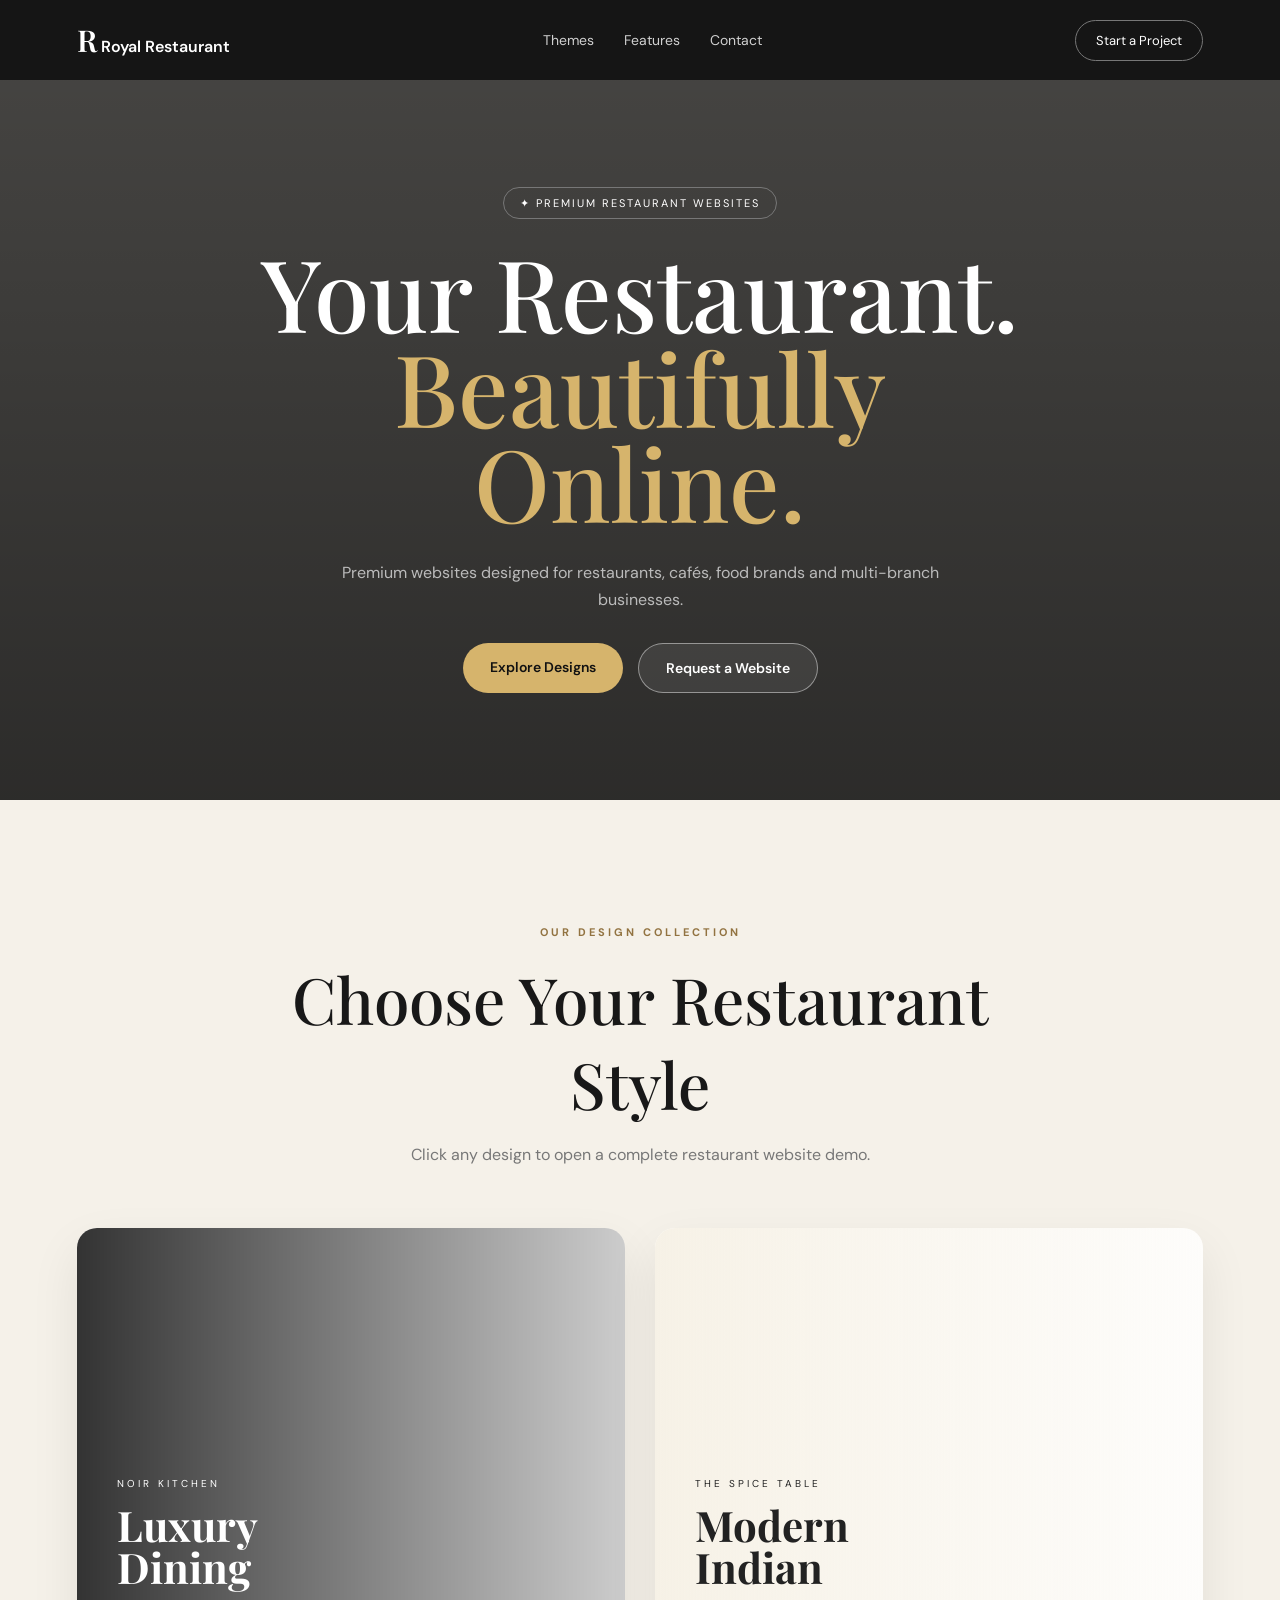
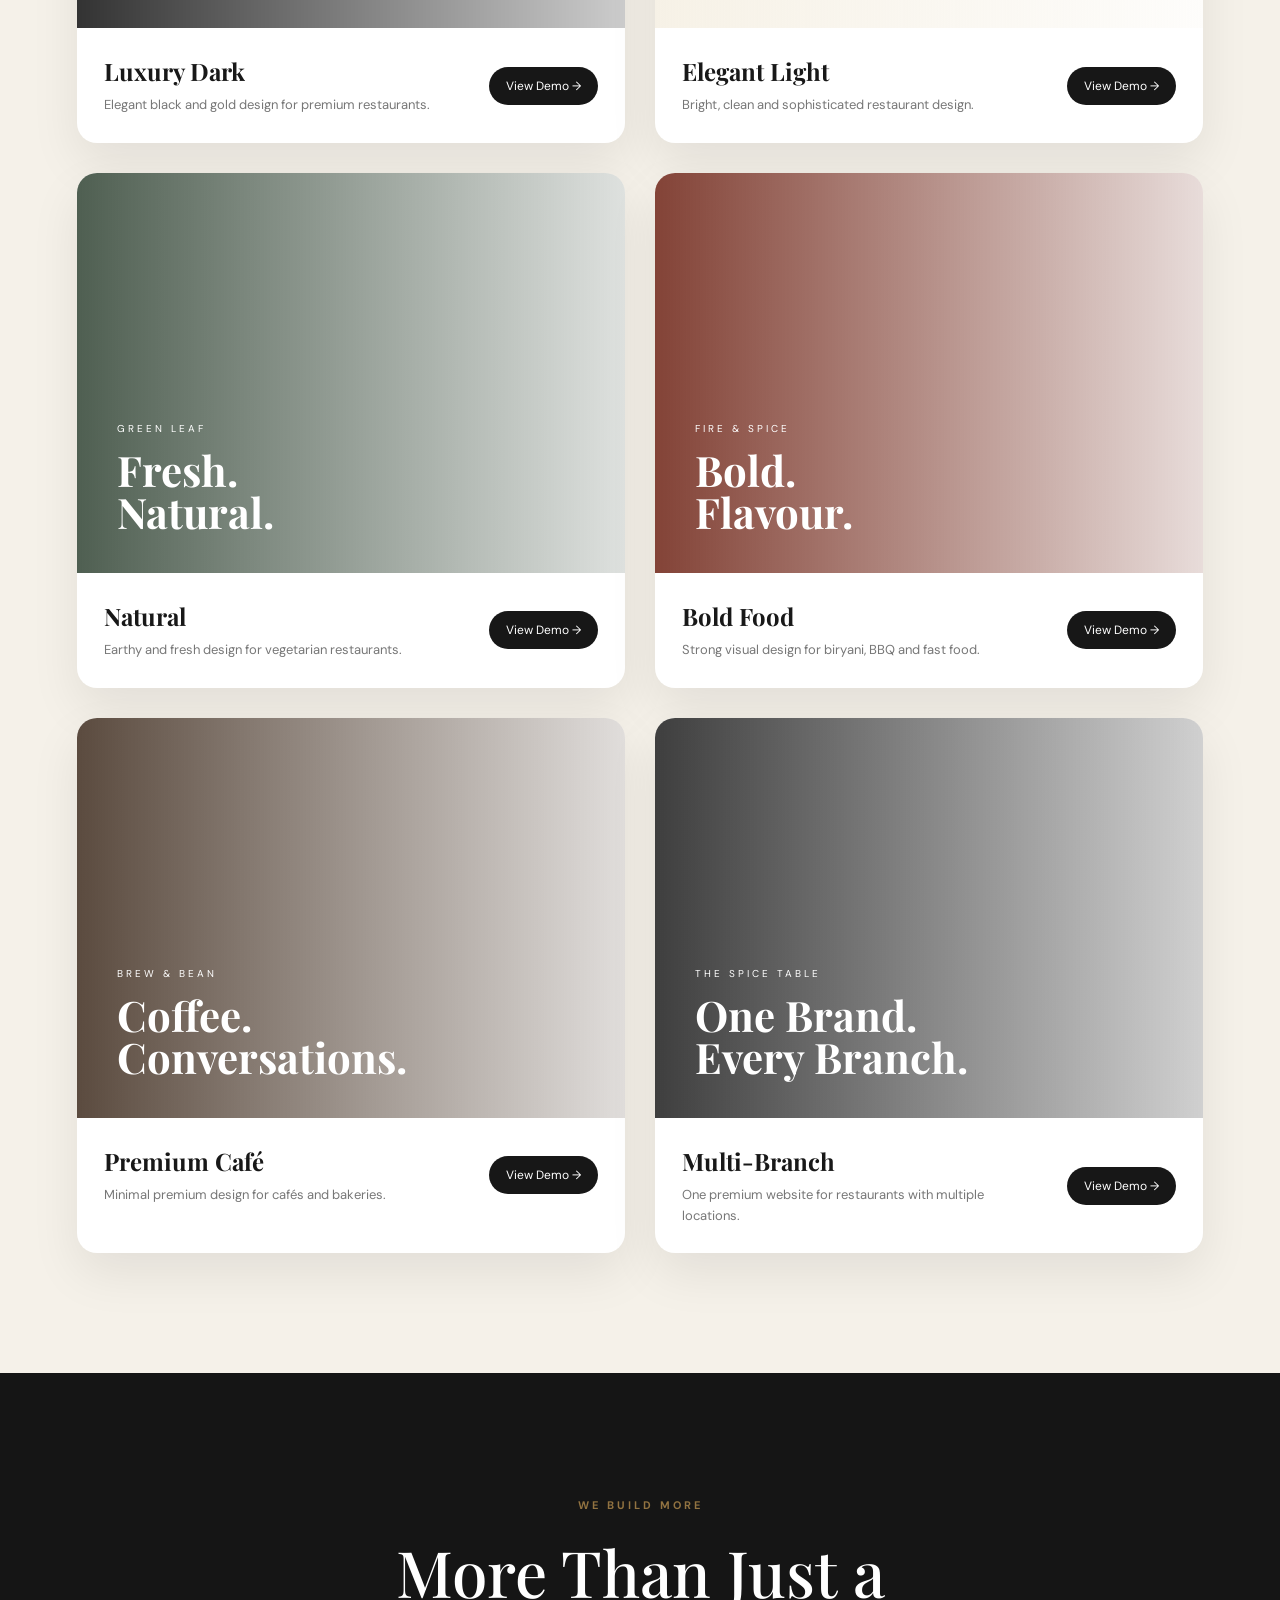
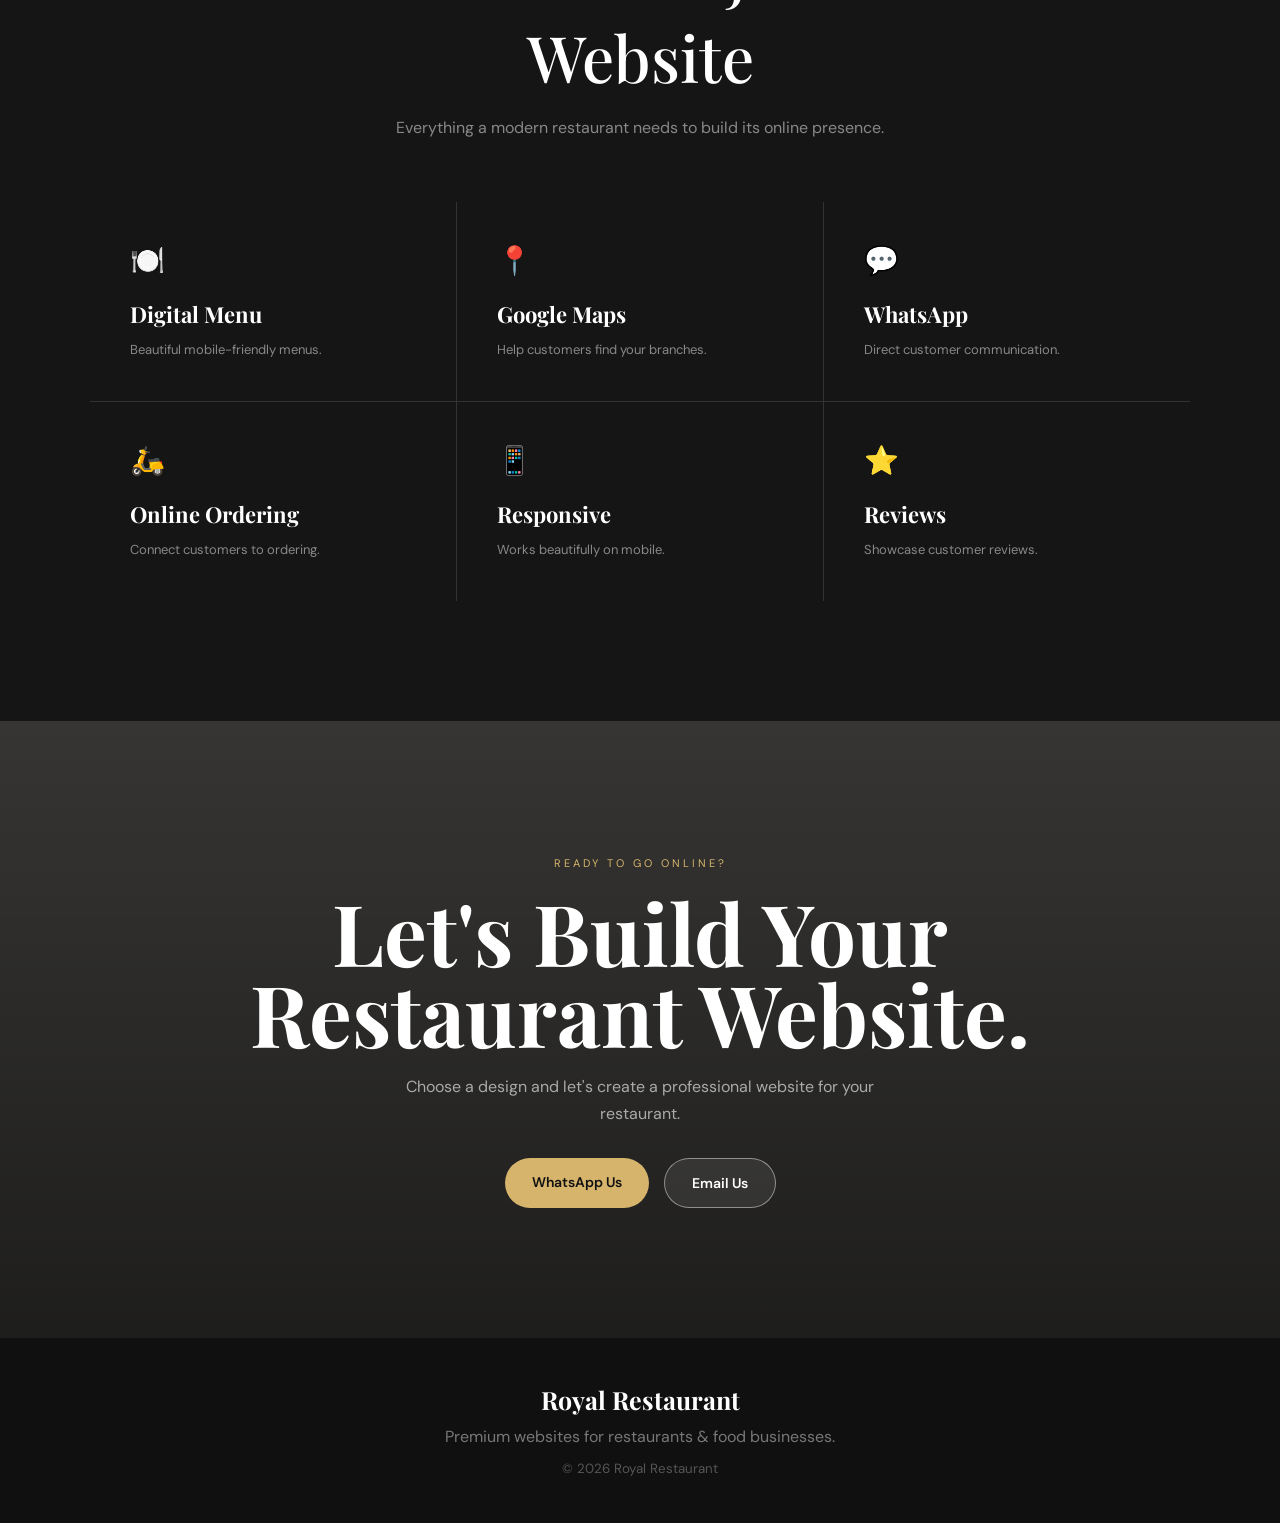
==== index.html @ 91b03177 "Add files via upload" ====
<!DOCTYPE html>
<html lang="en">

<head>

    <meta charset="UTF-8">

    <meta name="viewport" content="width=device-width, initial-scale=1.0">

    <title>
        Royal Restaurant| Premium Restaurant Websites
    </title>


    <!-- Google Fonts -->

    <link rel="preconnect" href="https://fonts.googleapis.com">

    <link rel="preconnect" href="https://fonts.gstatic.com" crossorigin>

    <link
        href="https://fonts.googleapis.com/css2?family=DM+Sans:wght@400;500;600;700&family=Playfair+Display:wght@500;600;700&display=swap"
        rel="stylesheet">


    <!-- Main CSS -->

    <link rel="stylesheet" href="style.css">

</head>


<body>


    <!-- =========================
         NAVIGATION
    ========================== -->

    <header class="navbar">

        <a href="index.html" class="logo">

            <span>R</span>
            Royal Restaurant
        </a>

        <nav>

            <a href="#themes">
                Themes
            </a>

            <a href="#features">
                Features
            </a>

            <a href="#contact">
                Contact
            </a>

        </nav>


        <a href="#contact" class="nav-button">

            Start a Project

        </a>

    </header>



    <!-- =========================
         HERO
    ========================== -->

    <section class="hero">

        <div class="hero-content">


            <div class="badge">

                ✦ PREMIUM RESTAURANT WEBSITES

            </div>


            <h1>

                Your Restaurant.
                <br>

                <span>
                    Beautifully Online.
                </span>

            </h1>


            <p>

                Premium websites designed for restaurants,
                cafés, food brands and multi-branch businesses.

            </p>


            <div class="hero-buttons">


                <a href="#themes" class="button primary">

                    Explore Designs

                </a>


                <a href="#contact" class="button secondary">

                    Request a Website

                </a>


            </div>

        </div>

    </section>



    <!-- =========================
         DESIGN COLLECTION
    ========================== -->

    <section id="themes" class="section">


        <div class="section-heading">


            <span>
                OUR DESIGN COLLECTION
            </span>


            <h2>

                Choose Your Restaurant Style

            </h2>


            <p>

                Click any design to open a complete
                restaurant website demo.

            </p>


        </div>



        <div class="theme-grid">


            <!-- =====================
                 LUXURY DARK
            ====================== -->

            <article class="theme-card">


                <div class="theme-preview luxury-preview">


                    <div>

                        <small>
                            NOIR KITCHEN
                        </small>


                        <h3>

                            Luxury
                            <br>
                            Dining

                        </h3>

                    </div>


                </div>



                <div class="theme-info">


                    <div>

                        <h3>
                            Luxury Dark
                        </h3>


                        <p>

                            Elegant black and gold design
                            for premium restaurants.

                        </p>

                    </div>


                    <a href="luxury-dark.html" class="demo-button">

                        View Demo →

                    </a>


                </div>


            </article>



            <!-- =====================
                 ELEGANT LIGHT
            ====================== -->

            <article class="theme-card">


                <div class="theme-preview light-preview">


                    <div>

                        <small>
                            THE SPICE TABLE
                        </small>


                        <h3>

                            Modern
                            <br>
                            Indian

                        </h3>

                    </div>


                </div>



                <div class="theme-info">


                    <div>

                        <h3>
                            Elegant Light
                        </h3>


                        <p>

                            Bright, clean and sophisticated
                            restaurant design.

                        </p>

                    </div>


                    <a href="elegant-light.html" class="demo-button">

                        View Demo →

                    </a>


                </div>


            </article>



            <!-- =====================
                 NATURAL
            ====================== -->

            <article class="theme-card">


                <div class="theme-preview natural-preview">


                    <div>

                        <small>
                            GREEN LEAF
                        </small>


                        <h3>

                            Fresh.
                            <br>
                            Natural.

                        </h3>

                    </div>


                </div>



                <div class="theme-info">


                    <div>

                        <h3>
                            Natural
                        </h3>


                        <p>

                            Earthy and fresh design for
                            vegetarian restaurants.

                        </p>

                    </div>


                    <a href="natural.html" class="demo-button">

                        View Demo →

                    </a>


                </div>


            </article>



            <!-- =====================
                 BOLD FOOD
            ====================== -->

            <article class="theme-card">


                <div class="theme-preview bold-preview">


                    <div>

                        <small>
                            FIRE & SPICE
                        </small>


                        <h3>

                            Bold.
                            <br>
                            Flavour.

                        </h3>

                    </div>


                </div>



                <div class="theme-info">


                    <div>

                        <h3>
                            Bold Food
                        </h3>


                        <p>

                            Strong visual design for
                            biryani, BBQ and fast food.

                        </p>

                    </div>


                    <a href="bold-food.html" class="demo-button">

                        View Demo →

                    </a>


                </div>


            </article>



            <!-- =====================
                 PREMIUM CAFE
            ====================== -->

            <article class="theme-card">


                <div class="theme-preview cafe-preview">


                    <div>

                        <small>
                            BREW & BEAN
                        </small>


                        <h3>

                            Coffee.
                            <br>
                            Conversations.

                        </h3>

                    </div>


                </div>



                <div class="theme-info">


                    <div>

                        <h3>
                            Premium Café
                        </h3>


                        <p>

                            Minimal premium design for
                            cafés and bakeries.

                        </p>

                    </div>


                    <a href="premium-cafe.html" class="demo-button">

                        View Demo →

                    </a>


                </div>


            </article>



            <!-- =====================
                 MULTI-BRANCH
            ====================== -->

            <article class="theme-card">


                <div class="theme-preview multi-preview">


                    <div>

                        <small>
                            THE SPICE TABLE
                        </small>


                        <h3>

                            One Brand.
                            <br>
                            Every Branch.

                        </h3>

                    </div>


                </div>



                <div class="theme-info">


                    <div>

                        <h3>
                            Multi-Branch
                        </h3>


                        <p>

                            One premium website for restaurants
                            with multiple locations.

                        </p>

                    </div>
                    <a href="multi-branch/index.html" class="demo-button">
                        View Demo →
                    </a>
                </div>
            </article>
        </div>
    </section>

    <!-- =========================
         FEATURES
    ========================== -->

    <section id="features" class="features-section">


        <div class="section-heading light-heading">


            <span>
                WE BUILD MORE
            </span>


            <h2>

                More Than Just a Website

            </h2>


            <p>

                Everything a modern restaurant needs
                to build its online presence.

            </p>


        </div>



        <div class="features-grid">


            <div class="feature">

                <div class="feature-icon">
                    🍽️
                </div>

                <h3>
                    Digital Menu
                </h3>

                <p>
                    Beautiful mobile-friendly menus.
                </p>

            </div>



            <div class="feature">

                <div class="feature-icon">
                    📍
                </div>

                <h3>
                    Google Maps
                </h3>

                <p>
                    Help customers find your branches.
                </p>

            </div>



            <div class="feature">

                <div class="feature-icon">
                    💬
                </div>

                <h3>
                    WhatsApp
                </h3>

                <p>
                    Direct customer communication.
                </p>

            </div>



            <div class="feature">

                <div class="feature-icon">
                    🛵
                </div>

                <h3>
                    Online Ordering
                </h3>

                <p>
                    Connect customers to ordering.
                </p>

            </div>



            <div class="feature">

                <div class="feature-icon">
                    📱
                </div>

                <h3>
                    Responsive
                </h3>

                <p>
                    Works beautifully on mobile.
                </p>

            </div>



            <div class="feature">

                <div class="feature-icon">
                    ⭐
                </div>

                <h3>
                    Reviews
                </h3>

                <p>
                    Showcase customer reviews.
                </p>

            </div>


        </div>

    </section>




    <!-- =========================
         CONTACT / CTA
    ========================== -->

    <section id="contact" class="cta-section">


        <span>

            READY TO GO ONLINE?

        </span>


        <h2>

            Let's Build Your
            <br>

            Restaurant Website.

        </h2>


        <p>

            Choose a design and let's create a
            professional website for your restaurant.

        </p>



        <div class="hero-buttons">


            <a href="https://wa.me/918778960660?text=Hi%2C%20I%20am%20interested%20in%20a%20restaurant%20website."
                target="_blank" rel="noopener noreferrer" class="button primary">

                WhatsApp Us

            </a>


            <a href="mailto:splohith07@gmail.com" class="button secondary">

                Email Us

            </a>


        </div>


    </section>



    <!-- =========================
         FOOTER
    ========================== -->

    <footer>


        <h3>

            Royal Restaurant

        </h3>


        <p>

            Premium websites for restaurants
            & food businesses.

        </p>


        <small>

            © 2026 Royal Restaurant

        </small>


    </footer>



    <!-- JavaScript -->

    <script src="script.js"></script>


</body>

</html>
---- style.css ----
* {
    margin: 0;
    padding: 0;
    box-sizing: border-box;
}

html {
    scroll-behavior: smooth;
}

body {
    font-family: "DM Sans", sans-serif;
    background: #f5f1e9;
    color: #181818;
}

a {
    text-decoration: none;
    color: inherit;
}


/* =========================================
   NAVBAR
========================================= */

.navbar {
    height: 80px;
    padding: 0 6%;

    display: flex;
    align-items: center;
    justify-content: space-between;

    background: #151515;
    color: white;

    position: sticky;
    top: 0;
    z-index: 1000;
}

.logo {
    font-weight: 600;
}

.logo span {
    font-family: "Playfair Display";
    font-size: 30px;
}

nav {
    display: flex;
    gap: 30px;
}

nav a {
    font-size: 14px;
    opacity: .8;
}

nav a:hover {
    opacity: 1;
}

.nav-button {
    padding: 11px 20px;

    border: 1px solid #777;
    border-radius: 30px;

    font-size: 13px;
}

.nav-button:hover {
    border-color: white;
}


/* =========================================
   HERO
========================================= */

.hero {
    min-height: 720px;

    display: flex;
    align-items: center;
    justify-content: center;

    text-align: center;

    color: white;

    background:
        linear-gradient(rgba(0, 0, 0, .72),
            rgba(0, 0, 0, .82)),
        url("https://images.unsplash.com/photo-1515003197210-e0cd71810b5f?auto=format&fit=crop&w=2000&q=85") center / cover;
}

.hero-content {
    max-width: 850px;
    padding: 80px 25px;
}

.badge {
    display: inline-block;

    border: 1px solid #777;
    border-radius: 30px;

    padding: 8px 16px;

    font-size: 11px;
    letter-spacing: 2px;
}

.hero h1 {
    font-family: "Playfair Display";

    font-size: clamp(55px, 8vw, 100px);

    line-height: .95;
    font-weight: 500;

    margin-top: 25px;
}

.hero h1 span {
    color: #d6b46c;
}

.hero p {
    max-width: 600px;

    margin: 30px auto;

    color: #bbb;

    line-height: 1.7;
}

.hero-buttons {
    display: flex;

    justify-content: center;

    gap: 15px;

    flex-wrap: wrap;
}

.button {
    display: inline-block;

    padding: 15px 27px;

    border-radius: 40px;

    font-size: 14px;
    font-weight: 600;

    transition: .3s;
}

.button:hover {
    transform: translateY(-3px);
}

.primary {
    background: #d6b46c;
    color: #111;
}

.secondary {
    border: 1.5px solid rgba(255, 255, 255, 0.45);
    background: rgba(255, 255, 255, 0.08);
    color: #ffffff;
}

.secondary:hover {
    background: rgba(255, 255, 255, 0.2);
    border-color: #ffffff;
    color: #ffffff;
}


/* =========================================
   GENERAL SECTION
========================================= */

.section {
    padding: 120px 6%;
}

.section-heading {
    max-width: 700px;

    margin: 0 auto 60px;

    text-align: center;
}

.section-heading>span,
.eyebrow {
    font-size: 11px;

    letter-spacing: 3px;

    color: #927341;

    font-weight: 700;
}

.section-heading h2 {
    font-family: "Playfair Display";

    font-size: clamp(40px, 5vw, 65px);

    font-weight: 500;

    margin: 15px 0;
}

.section-heading p {
    color: #777;

    line-height: 1.7;
}


/* =========================================
   THEME GRID
========================================= */

.theme-grid {
    max-width: 1250px;

    margin: auto;

    display: grid;

    grid-template-columns: repeat(2, 1fr);

    gap: 30px;
}

.theme-card {
    background: white;

    border-radius: 20px;

    overflow: hidden;

    box-shadow:
        0 20px 50px rgba(0, 0, 0, .08);

    transition: .4s;
}

.theme-card:hover {
    transform: translateY(-8px);

    box-shadow:
        0 30px 65px rgba(0, 0, 0, .13);
}


/* =========================================
   THEME PREVIEW
========================================= */

.theme-preview {
    height: 400px;

    position: relative;

    display: flex;

    align-items: flex-end;

    padding: 40px;

    color: white;

    background-size: cover;
    background-position: center;

    overflow: hidden;
}

.theme-preview small {
    letter-spacing: 3px;

    font-size: 10px;
}

.theme-preview h3 {
    font-family: "Playfair Display";

    font-size: 42px;

    line-height: 1;

    margin-top: 12px;
}


/* =========================================
   LUXURY PREVIEW
========================================= */

.luxury-preview {
    background:
        linear-gradient(90deg,
            rgba(0, 0, 0, .8),
            rgba(0, 0, 0, .2)),
        url("https://images.unsplash.com/photo-1517248135467-4c7edcad34c4?auto=format&fit=crop&w=1200&q=85") center / cover;
}


/* =========================================
   LIGHT PREVIEW
========================================= */

.light-preview {
    color: #222;

    background:
        linear-gradient(90deg,
            rgba(245, 239, 226, .85),
            rgba(245, 239, 226, .15)),
        url("https://images.unsplash.com/photo-1515003197210-e0cd71810b5f?auto=format&fit=crop&w=1200&q=85") center / cover;
}


/* =========================================
   NATURAL PREVIEW
========================================= */

.natural-preview {
    background:
        linear-gradient(90deg,
            rgba(35, 55, 38, .8),
            rgba(35, 55, 38, .15)),
        url("https://images.unsplash.com/photo-1547592180-85f173990554?auto=format&fit=crop&w=1200&q=85") center / cover;
}


/* =========================================
   BOLD FOOD PREVIEW
========================================= */

.bold-preview {
    background:
        linear-gradient(90deg,
            rgba(100, 20, 5, .8),
            rgba(100, 20, 5, .15)),
        url("https://images.unsplash.com/photo-1544025162-d76694265947?auto=format&fit=crop&w=1200&q=85") center / cover;
}


/* =========================================
   PREMIUM CAFE PREVIEW
========================================= */

.cafe-preview {
    background:
        linear-gradient(90deg,
            rgba(50, 30, 15, .8),
            rgba(50, 30, 15, .15)),
        url("https://images.unsplash.com/photo-1495474472287-4d71bcdd2085?auto=format&fit=crop&w=1200&q=85") center / cover;
}


/* =========================================
   ⭐ MULTI-BRANCH PREVIEW
========================================= */

.multi-preview {
    background:
        linear-gradient(90deg,
            rgba(20, 20, 20, .82),
            rgba(20, 20, 20, .20)),
        url("https://images.unsplash.com/photo-1414235077428-338989a2e8c0?auto=format&fit=crop&w=1200&q=85") center / cover;

    color: white;
}


/* =========================================
   THEME INFORMATION
========================================= */

.theme-info {
    padding: 27px;

    display: flex;

    align-items: center;

    justify-content: space-between;

    gap: 20px;
}

.theme-info h3 {
    font-family: "Playfair Display";

    font-size: 24px;
}

.theme-info p {
    max-width: 330px;

    color: #777;

    font-size: 13px;

    line-height: 1.6;

    margin-top: 8px;
}

.demo-button {
    flex-shrink: 0;

    padding: 11px 17px;

    background: #171717;

    color: white;

    border-radius: 30px;

    font-size: 12px;

    transition: .3s;
}

.demo-button:hover {
    background: #927341;

    transform: translateY(-2px);
}


/* =========================================
   FEATURES
========================================= */

.features-section {
    padding: 120px 6%;

    background: #151515;

    color: white;
}

.light-heading h2 {
    color: white;
}

.light-heading p {
    color: #888;
}

.features-grid {
    max-width: 1100px;

    margin: auto;

    display: grid;

    grid-template-columns: repeat(3, 1fr);

    gap: 1px;

    background: #333;
}

.feature {
    padding: 40px;

    background: #151515;
}

.feature-icon {
    font-size: 28px;

    margin-bottom: 20px;
}

.feature h3 {
    font-family: "Playfair Display";

    font-size: 22px;

    margin-bottom: 10px;
}

.feature p {
    color: #888;

    font-size: 13px;

    line-height: 1.7;
}




/* =========================================
   CALL TO ACTION
========================================= */

.cta-section {
    padding: 130px 6%;

    text-align: center;

    color: white;

    background:
        linear-gradient(rgba(0, 0, 0, .78),
            rgba(0, 0, 0, .88)),
        url("https://images.unsplash.com/photo-1414235077428-338989a2e8c0?auto=format&fit=crop&w=2000&q=85") center / cover;
}

.cta-section>span {
    color: #d6b46c;

    font-size: 11px;

    letter-spacing: 3px;
}

.cta-section h2 {
    font-family: "Playfair Display";

    font-size: clamp(50px, 7vw, 85px);

    line-height: .95;

    margin: 20px 0;
}

.cta-section p {
    max-width: 550px;

    margin: 0 auto 30px;

    color: #aaa;

    line-height: 1.7;
}


/* =========================================
   FOOTER
========================================= */

footer {
    padding: 45px 6%;

    background: #101010;

    text-align: center;

    color: white;
}

footer h3 {
    font-family: "Playfair Display";

    font-size: 25px;
}

footer p {
    color: #777;

    margin: 10px 0;
}

footer small {
    color: #555;
}


/* =========================================
   TABLET
========================================= */

@media (max-width: 900px) {

    nav {
        display: none;
    }

    .theme-grid {
        grid-template-columns: 1fr;
    }

    .features-grid {
        grid-template-columns: 1fr 1fr;
    }


}


/* =========================================
   MOBILE
========================================= */

@media (max-width: 600px) {

    .navbar {
        padding: 0 5%;
    }

    .nav-button {
        display: none;
    }

    .hero {
        min-height: 650px;
    }

    .section,
    .features-section {
        padding: 80px 5%;
    }

    .theme-preview {
        height: 330px;

        padding: 25px;
    }

    .theme-preview h3 {
        font-size: 34px;
    }

    .theme-info {
        align-items: flex-start;

        flex-direction: column;
    }

    .demo-button {
        width: 100%;

        text-align: center;
    }

    .features-grid {
        grid-template-columns: 1fr;
    }

    .branch-list {
        grid-template-columns: 1fr;
    }

    .branch-box {
        padding: 30px 20px;
    }

    .branch-box h3 {
        font-size: 34px;
    }

    .cta-section {
        padding: 90px 5%;
    }

}
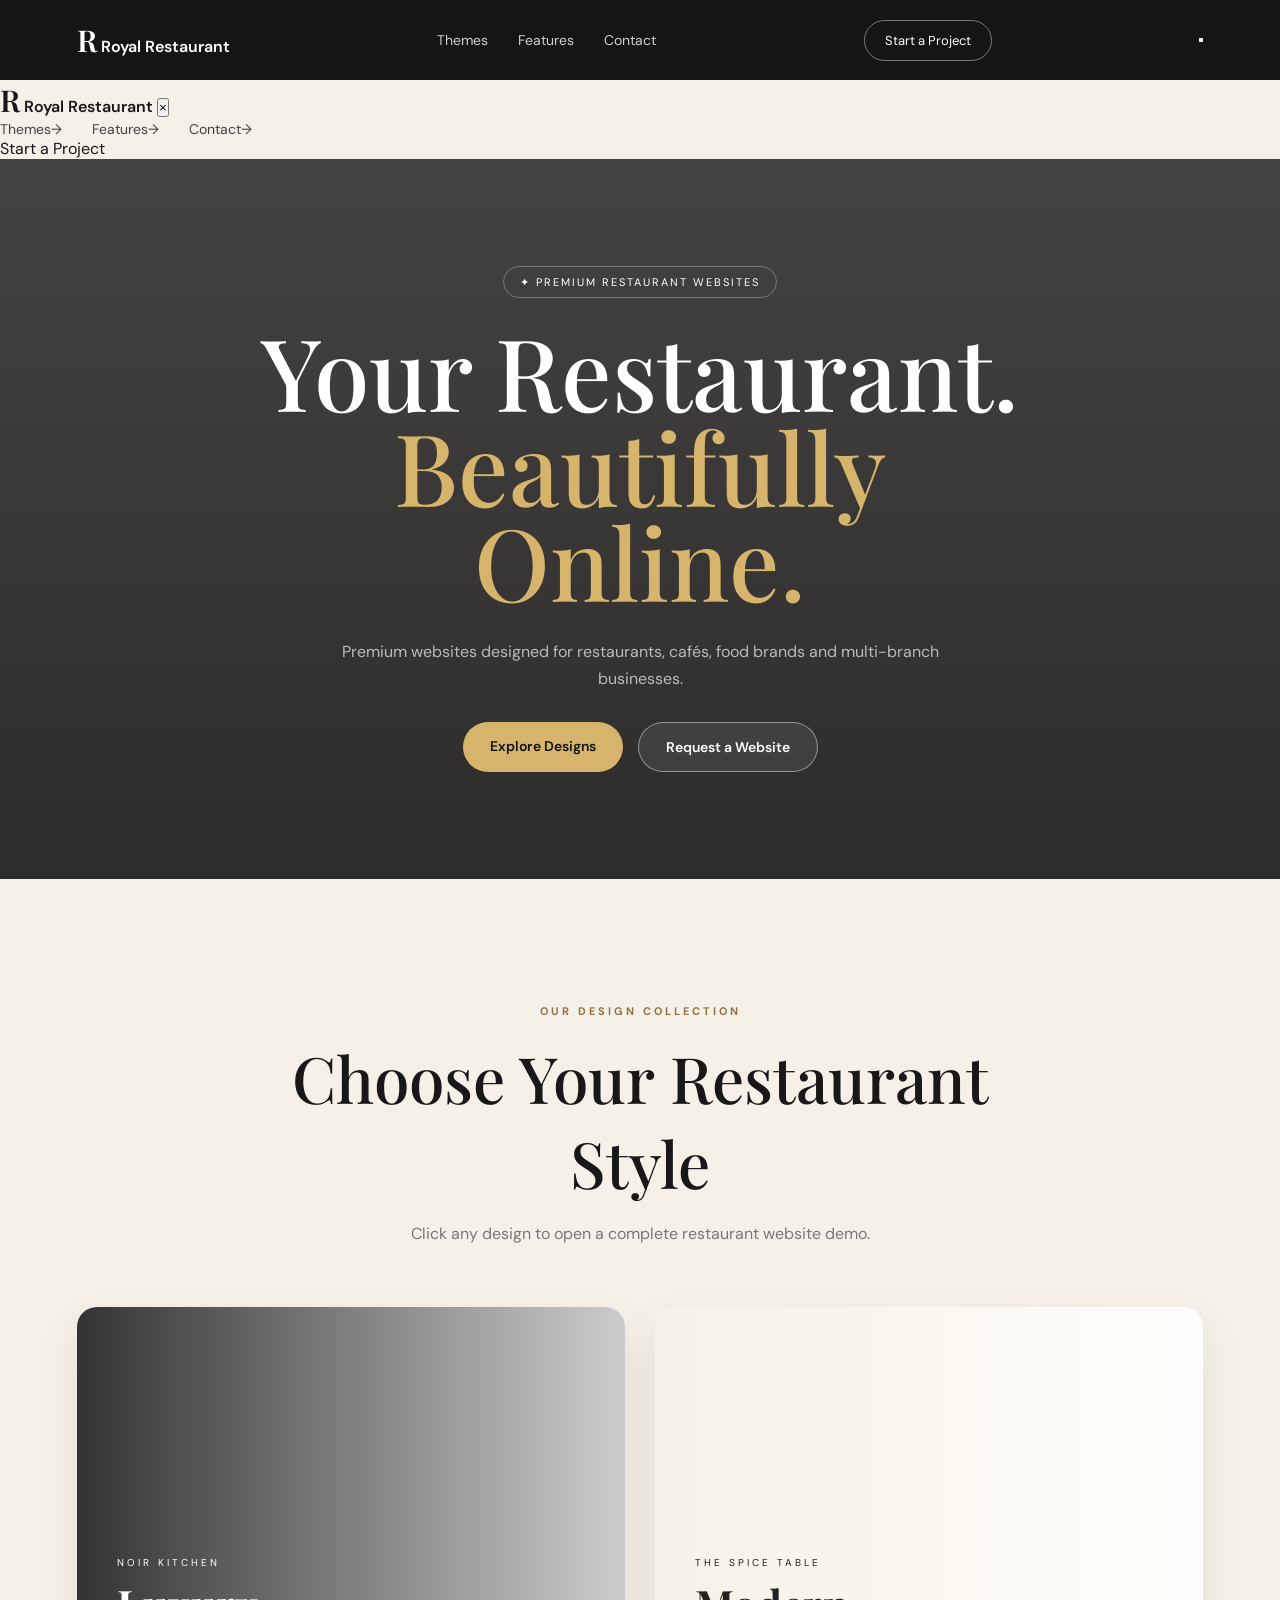
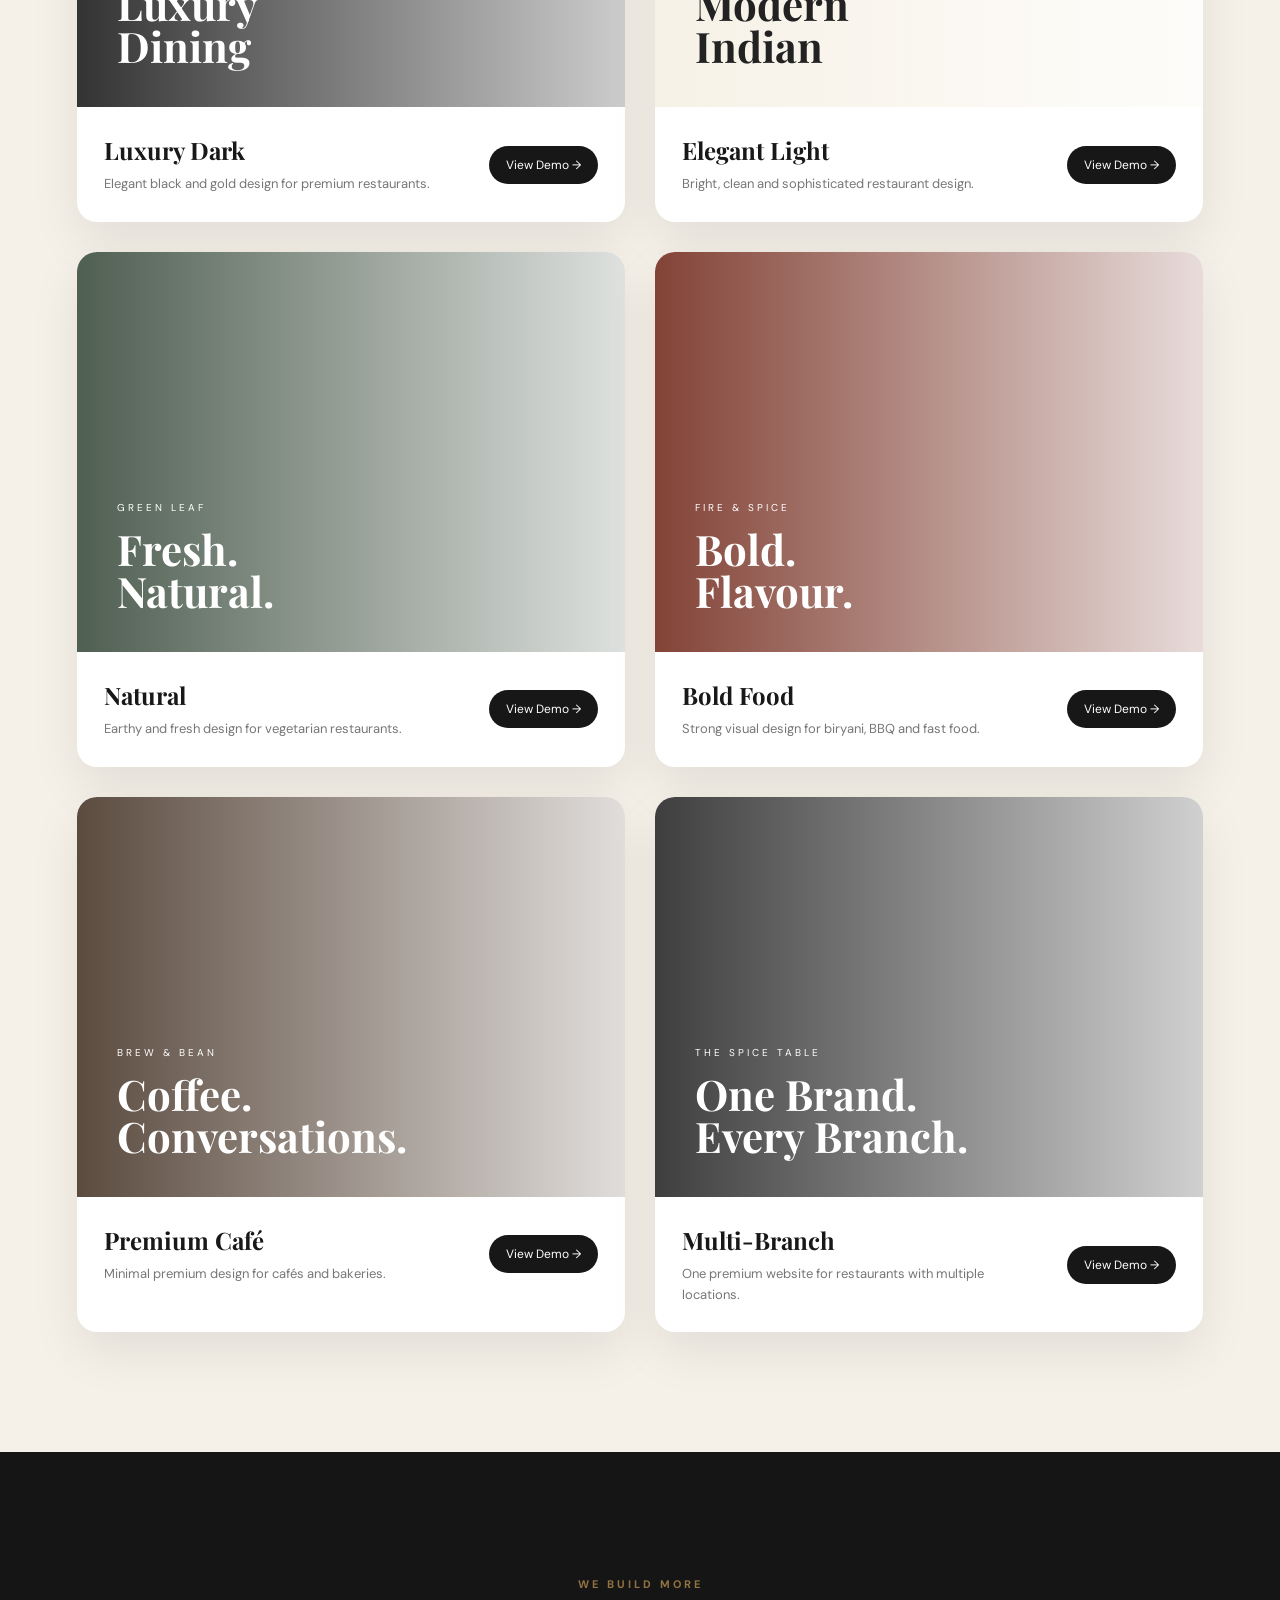
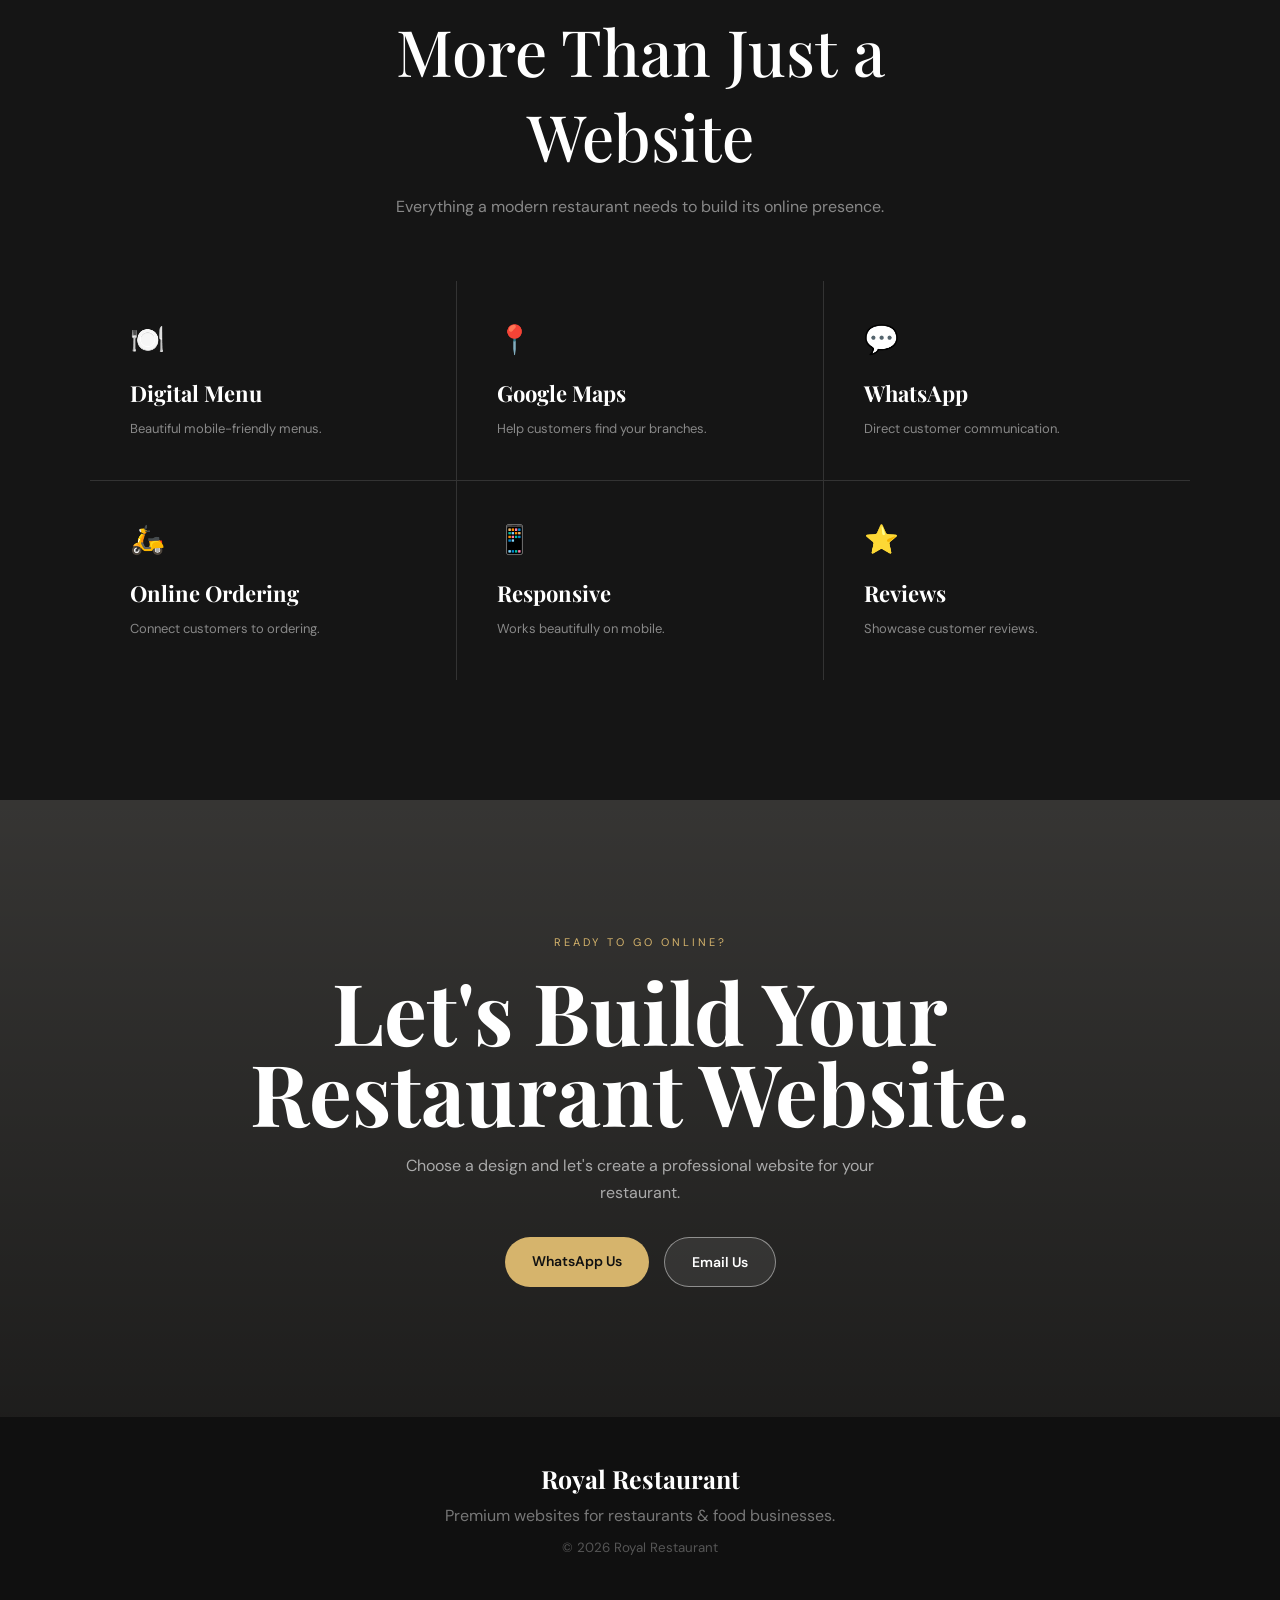
==== commit ee7ac8de: "Update index.html" ====
--- a/index.html
+++ b/index.html
@@ -1,38 +1,21 @@
 <!DOCTYPE html>
 <html lang="en">
-
 <head>
-
     <meta charset="UTF-8">
-
     <meta name="viewport" content="width=device-width, initial-scale=1.0">
-
     <title>
         Royal Restaurant| Premium Restaurant Websites
     </title>
-
-
     <!-- Google Fonts -->
-
     <link rel="preconnect" href="https://fonts.googleapis.com">
-
     <link rel="preconnect" href="https://fonts.gstatic.com" crossorigin>
-
     <link
         href="https://fonts.googleapis.com/css2?family=DM+Sans:wght@400;500;600;700&family=Playfair+Display:wght@500;600;700&display=swap"
         rel="stylesheet">
-
-
     <!-- Main CSS -->
-
     <link rel="stylesheet" href="style.css">
-
 </head>
-
-
 <body>
-
-
     <!-- =========================
          NAVIGATION
     ========================== -->
@@ -40,38 +23,51 @@
     <header class="navbar">
 
         <a href="index.html" class="logo">
-
             <span>R</span>
             Royal Restaurant
         </a>
 
         <nav>
-
             <a href="#themes">
                 Themes
             </a>
-
             <a href="#features">
                 Features
             </a>
-
             <a href="#contact">
                 Contact
             </a>
-
         </nav>
 
-
         <a href="#contact" class="nav-button">
-
             Start a Project
-
         </a>
 
+        <!-- Hamburger toggle button -->
+        <button id="mobileMenuToggle" class="mobile-menu-toggle" type="button" aria-label="Toggle navigation menu" aria-expanded="false" aria-controls="mobileNavDrawer">
+            <span class="hamburger-bar"></span>
+            <span class="hamburger-bar"></span>
+            <span class="hamburger-bar"></span>
+        </button>
     </header>
-
-
-
+    <!-- MOBILE NAVIGATION OVERLAY & DRAWER -->
+    <div id="mobileNavBackdrop" class="mobile-nav-backdrop" aria-hidden="true"></div>
+    <div id="mobileNavDrawer" class="mobile-nav-drawer" role="dialog" aria-modal="true" aria-label="Mobile Navigation">
+        <div class="mobile-nav-header">
+            <a href="index.html" class="logo">
+                <span>R</span> Royal Restaurant
+            </a>
+            <button id="closeMobileMenuBtn" class="mobile-nav-close-btn" type="button" aria-label="Close navigation menu">&times;</button>
+        </div>
+        <nav class="mobile-nav-links">
+            <a href="#themes" class="mobile-nav-link"><span>Themes</span><span class="link-arrow">→</span></a>
+            <a href="#features" class="mobile-nav-link"><span>Features</span><span class="link-arrow">→</span></a>
+            <a href="#contact" class="mobile-nav-link"><span>Contact</span><span class="link-arrow">→</span></a>
+        </nav>
+        <div class="mobile-nav-footer">
+            <a href="#contact" class="mobile-nav-cta">Start a Project</a>
+        </div>
+    </div>
     <!-- =========================
          HERO
     ========================== -->
@@ -331,29 +327,16 @@
 
 
                 </div>
-
-
-
                 <div class="theme-info">
-
-
-                    <div>
-
+                    <div>
                         <h3>
                             Natural
                         </h3>
-
-
                         <p>
-
                             Earthy and fresh design for
                             vegetarian restaurants.
-
                         </p>
-
-                    </div>
-
-
+                    </div>
                     <a href="natural.html" class="demo-button">
 
                         View Demo →
@@ -365,8 +348,6 @@
 
 
             </article>
-
-
 
             <!-- =====================
                  BOLD FOOD
@@ -775,36 +756,18 @@
 
 
         <h3>
-
             Royal Restaurant
-
         </h3>
-
-
         <p>
-
             Premium websites for restaurants
             & food businesses.
-
         </p>
-
-
         <small>
-
             © 2026 Royal Restaurant
-
         </small>
-
-
     </footer>
-
-
-
     <!-- JavaScript -->
-
     <script src="script.js"></script>
-
-
 </body>
 
-</html>+</html>
